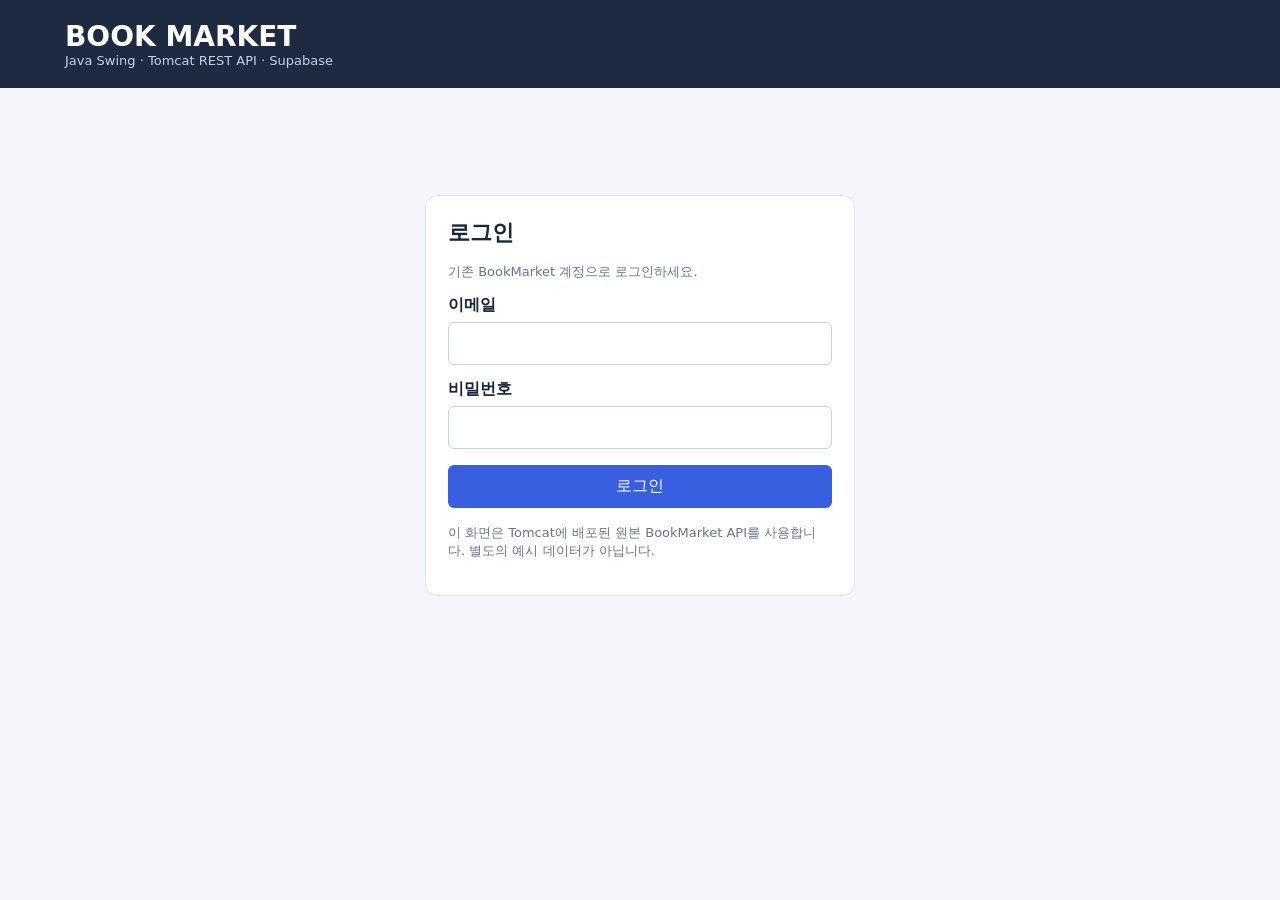
==== server/src/main/webapp/index.html @ 7676da70 "Add Tomcat-hosted BookMarket browser UI using existing live API" ====
<!doctype html>
<html lang="ko"><head><meta charset="UTF-8"><meta name="viewport" content="width=device-width,initial-scale=1">
<title>BookMarket v2 | 온라인 서점</title>
<style>
:root{font-family:system-ui,"Malgun Gothic",sans-serif;color:#18253b;background:#f4f6fa}*{box-sizing:border-box}
body{margin:0}header{background:#1e2a3f;color:white;padding:20px max(20px,calc((100vw - 1150px)/2));display:flex;align-items:center;justify-content:space-between;gap:12px}
h1{font-size:28px;margin:0}h2{font-size:22px;margin:0 0 15px}button,input,textarea{font:inherit}button{cursor:pointer;border:1px solid #cbd4e4;background:white;color:#1b2945;border-radius:6px;padding:10px 14px}
button.primary{background:#385fdf;border-color:#385fdf;color:white}button:disabled{opacity:.5;cursor:default}button:hover:not(:disabled){filter:brightness(.95)}
main{max-width:1150px;margin:28px auto;padding:0 18px}.panel{background:white;border:1px solid #e0e6ef;border-radius:12px;padding:22px;margin-bottom:18px}
#loginView{max-width:430px;margin:55px auto}label{display:block;margin:14px 0 6px;font-weight:600}
input,textarea{width:100%;padding:11px;border:1px solid #c9d2df;border-radius:6px}textarea{min-height:75px}
.toolbar{display:flex;gap:10px;flex-wrap:wrap;align-items:center;margin-bottom:18px}.toolbar input{flex:1;min-width:180px}
.grid{display:grid;grid-template-columns:repeat(auto-fill,minmax(225px,1fr));gap:15px}.book{border:1px solid #e0e6ee;border-radius:10px;padding:15px;min-height:270px;display:flex;flex-direction:column}
.book img{width:86px;height:122px;object-fit:contain;background:#f4f5f7;align-self:center}.book h3{font-size:15px;margin:12px 0 5px;overflow-wrap:anywhere}
.book p{font-size:13px;color:#67748c;margin:3px 0}.book .price{font-weight:700;color:#243d88;margin-top:auto;padding:11px 0}
.row{display:flex;justify-content:space-between;gap:8px;align-items:center;margin:8px 0}.muted{color:#66758d;font-size:13px}#message{min-height:1.5em;color:#b13333}
#appView,#cartView,#ordersView{display:none}#userbar{display:none;gap:8px;align-items:center;flex-wrap:wrap}
.small{padding:5px 10px} .cartline{padding:10px 0;border-bottom:1px solid #eee}
@media(max-width:600px){header{display:block}#userbar{margin-top:12px}main{margin-top:16px}}
</style></head><body>
<header><div><h1>BOOK MARKET</h1><div class="muted" style="color:#c5d1e8">Java Swing · Tomcat REST API · Supabase</div></div>
<div id="userbar"><span id="username"></span><button id="catalogNav">도서 쇼핑</button><button id="cartNav">장바구니 <span id="cartCount">0</span></button><button id="ordersNav">주문 내역</button><button id="logoutBtn">로그아웃</button></div></header>
<main><p id="message" role="status" aria-live="polite"></p>
<section id="loginView" class="panel"><h2>로그인</h2><p class="muted">기존 BookMarket 계정으로 로그인하세요.</p><form id="loginForm">
<label for="email">이메일</label><input id="email" type="email" autocomplete="username" required>
<label for="password">비밀번호</label><input id="password" type="password" autocomplete="current-password" required>
<p><button class="primary" type="submit" style="width:100%">로그인</button></p></form>
<p class="muted">이 화면은 Tomcat에 배포된 원본 BookMarket API를 사용합니다. 별도의 예시 데이터가 아닙니다.</p></section>
<section id="appView"><div class="panel"><h2>도서 쇼핑</h2><form id="searchForm" class="toolbar">
<input id="query" placeholder="도서명 · 저자 · ISBN" maxlength="100"><button class="primary" type="submit">검색</button><button id="resetSearch" type="button">초기화</button></form>
<p id="catalogSummary" class="muted"></p><div id="books" class="grid"></div>
<div class="row" style="margin-top:20px"><button id="prevBtn">이전</button><span id="pages"></span><button id="nextBtn">다음</button></div></div></section>
<section id="cartView" class="panel"><h2>장바구니</h2><div id="cartItems"></div><div class="row"><strong>총 금액</strong><strong id="cartTotal">0원</strong></div>
<form id="checkoutForm"><label for="shipping">배송 주소</label><textarea id="shipping" maxlength="500" required placeholder="배송 주소를 입력하세요"></textarea>
<p class="muted">실제 결제는 진행되지 않으며 주문은 PENDING(결제 전) 상태로 접수됩니다. 주문 시 실제 DB 재고가 변경됩니다.</p>
<button class="primary" type="submit">주문 접수하기</button></form></section>
<section id="ordersView" class="panel"><h2>내 주문 내역</h2><div id="orders"></div></section></main>
<script>
"use strict";
const el=id=>document.getElementById(id), won=n=>Number(n).toLocaleString("ko-KR")+"원";
let page=1,totalPages=1,query="",cart=new Map(),view="login";
function msg(s){el("message").textContent=s||""}
async function api(path,options={}){
 const r=await fetch("api/"+path,{credentials:"same-origin",cache:"no-store",...options});
 const data=await r.json().catch(()=>({}));
 if(!r.ok)throw new Error(data.message||data.error||"요청 실패 ("+r.status+")");
 return data;
}
function show(which){view=which;for(const id of ["loginView","appView","cartView","ordersView"])el(id).style.display=id===which?"block":"none";el("userbar").style.display=which==="loginView"?"none":"flex";msg("")}
const make=(tag,txt,cls)=>{const x=document.createElement(tag);if(txt!=null)x.textContent=txt;if(cls)x.className=cls;return x};
async function books(){
 try{const data=await api("books?limit=20&page="+page+"&q="+encodeURIComponent(query));
 totalPages=data.totalPages||1;el("catalogSummary").textContent="전체 "+data.total.toLocaleString()+"권 · 현재 "+(data.items||[]).length+"권 표시";
 el("pages").textContent=page+" / "+totalPages;el("prevBtn").disabled=page<=1;el("nextBtn").disabled=page>=totalPages;
 el("books").replaceChildren();
 for(const b of data.items||[]){
 const box=make("article",null,"book");
 if(b.thumbnail_url && /^https:\/\//.test(b.thumbnail_url)){const img=document.createElement("img");img.src=b.thumbnail_url;img.alt="도서 표지";img.loading="lazy";box.append(img)}
 box.append(make("h3",b.title||"제목 없음"),make("p",b.author||"저자 정보 없음"),make("p","재고 "+b.stock+"권"));
 box.append(make("div",won(b.price),"price"));
 const btn=make("button","장바구니 담기");btn.disabled=b.stock<=0;
 btn.onclick=()=>{const existing=cart.get(b.id);const qty=existing?existing.qty:0;if(qty>=b.stock){msg("재고 수량을 초과할 수 없습니다.");return}cart.set(b.id,{book:b,qty:qty+1});updateCount();msg("장바구니에 담았습니다.")};
 box.append(btn);el("books").append(box)
 }
 }catch(e){msg(e.message)}
}
function updateCount(){let n=0;for(const c of cart.values())n+=c.qty;el("cartCount").textContent=n}
function renderCart(){
 show("cartView");const root=el("cartItems");root.replaceChildren();let total=0;
 for(const [id,c] of cart){const row=make("div",null,"row cartline");const title=make("span",c.book.title+" · "+won(c.book.price)+" × "+c.qty);
 const actions=make("div");for(const [txt,change] of [["−",-1],["+",1],["삭제",0]]){const btn=make("button",txt,"small");btn.onclick=()=>{if(change===0||c.qty+change<=0)cart.delete(id);else if(c.qty+change<=c.book.stock)c.qty+=change;else{msg("재고를 초과했습니다.");return}updateCount();renderCart()};actions.append(btn)}
 row.append(title,actions);root.append(row);total+=c.book.price*c.qty}
 if(!cart.size)root.append(make("p","장바구니가 비어 있습니다.","muted"));
 el("cartTotal").textContent=won(total);el("checkoutForm").style.display=cart.size?"block":"none"
}
async function renderOrders(){
 show("ordersView");el("orders").textContent="조회 중...";
 try{const data=await api("orders/");el("orders").replaceChildren();
 if(!(data.items||[]).length)el("orders").append(make("p","주문 내역이 없습니다."));
 for(const o of data.items){const line=make("div",null,"row cartline");line.append(make("span",o.orderId.slice(0,8)+" · "+won(o.totalPrice)+" · "+o.status+" · "+new Date(o.createdAt).toLocaleString("ko-KR")));
 if(o.status==="PENDING"){const btn=make("button","주문 취소","small");btn.onclick=async()=>{if(!confirm("이 주문을 취소할까요?"))return;try{await api("orders/"+o.orderId+"/cancel",{method:"POST",headers:{"X-BookMarket-Request":"1"}});await renderOrders()}catch(e){msg(e.message)}};line.append(btn)}
 el("orders").append(line)}
 }catch(e){el("orders").textContent="";msg(e.message)}
}
el("loginForm").onsubmit=async event=>{event.preventDefault();msg("");try{
 const data=await api("auth/login",{method:"POST",headers:{"Content-Type":"application/json"},body:JSON.stringify({email:el("email").value,password:el("password").value})});
 el("password").value="";el("username").textContent=data.user?.name||data.user?.email||"회원";show("appView");await books()
}catch(e){msg(e.message)}};
el("searchForm").onsubmit=e=>{e.preventDefault();query=el("query").value.trim();page=1;books()};
el("resetSearch").onclick=()=>{el("query").value="";query="";page=1;books()};
el("prevBtn").onclick=()=>{if(page>1){page--;books()}};el("nextBtn").onclick=()=>{if(page<totalPages){page++;books()}};
el("catalogNav").onclick=()=>{show("appView");books()};el("cartNav").onclick=renderCart;el("ordersNav").onclick=renderOrders;
el("checkoutForm").onsubmit=async e=>{e.preventDefault();if(!cart.size)return;const items=[...cart.values()].map(c=>({bookId:c.book.id,quantity:c.qty}));
 if(!confirm("주문을 접수할까요? 실제 DB 재고가 변경됩니다."))return;
 try{const result=await api("orders/",{method:"POST",headers:{"Content-Type":"application/json","X-BookMarket-Request":"1"},body:JSON.stringify({shippingAddress:el("shipping").value,items})});
 cart.clear();updateCount();el("shipping").value="";await renderOrders();msg("주문 접수 완료: "+result.orderId+" (결제 전)")
 }catch(err){msg(err.message)}};
el("logoutBtn").onclick=async()=>{try{await api("auth/logout",{method:"POST",headers:{"X-BookMarket-Request":"1"}})}catch(e){msg("로그아웃 요청 확인 필요")}cart.clear();updateCount();show("loginView")};
show("loginView");
</script></body></html>
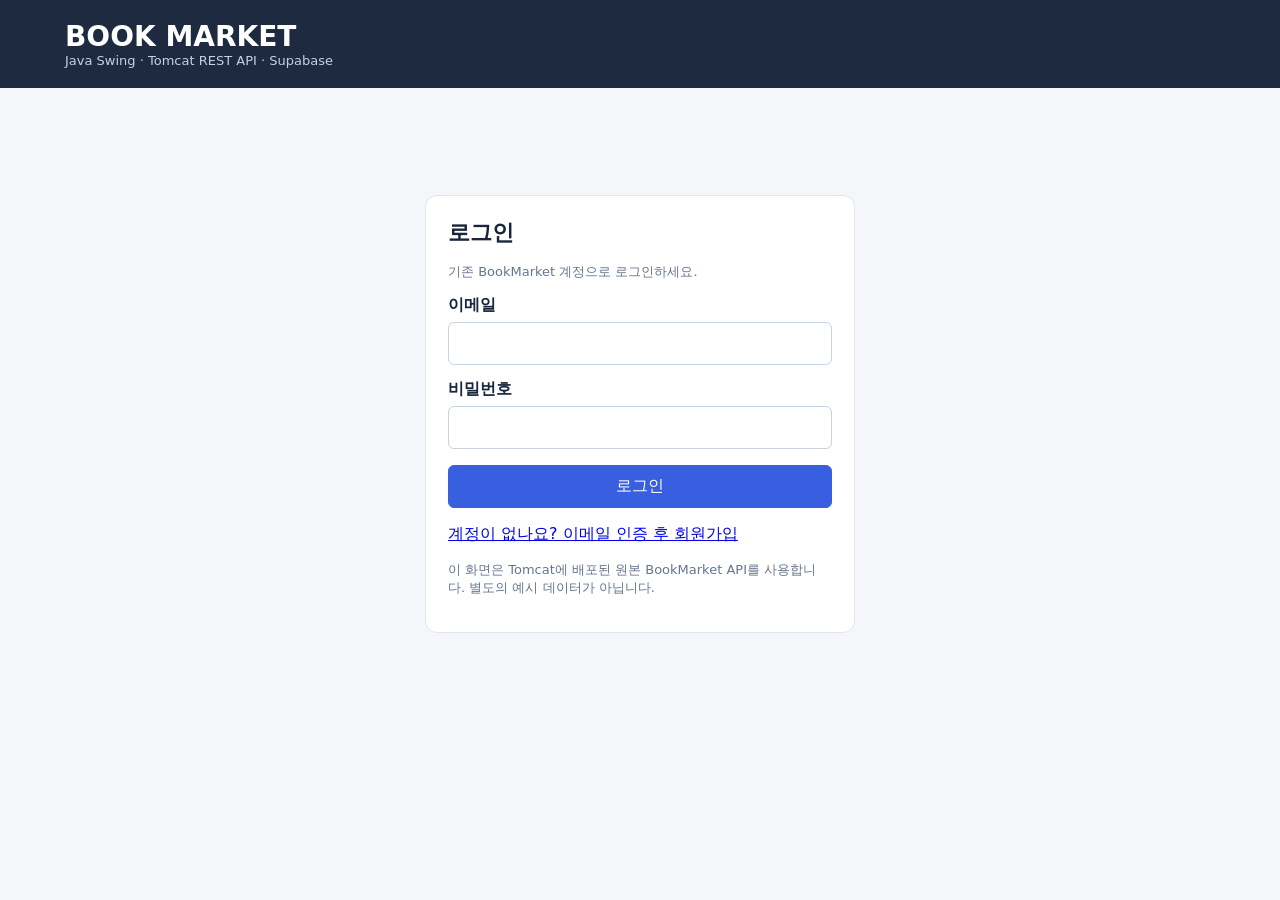
==== commit 36035734: "Link email registration from BookMarket login page" ====
--- a/server/src/main/webapp/index.html
+++ b/server/src/main/webapp/index.html
@@ -25,7 +25,7 @@
 <label for="email">이메일</label><input id="email" type="email" autocomplete="username" required>
 <label for="password">비밀번호</label><input id="password" type="password" autocomplete="current-password" required>
 <p><button class="primary" type="submit" style="width:100%">로그인</button></p></form>
-<p class="muted">이 화면은 Tomcat에 배포된 원본 BookMarket API를 사용합니다. 별도의 예시 데이터가 아닙니다.</p></section>
+<p><a href="register.html">계정이 없나요? 이메일 인증 후 회원가입</a></p><p class="muted">이 화면은 Tomcat에 배포된 원본 BookMarket API를 사용합니다. 별도의 예시 데이터가 아닙니다.</p></section>
 <section id="appView"><div class="panel"><h2>도서 쇼핑</h2><form id="searchForm" class="toolbar">
 <input id="query" placeholder="도서명 · 저자 · ISBN" maxlength="100"><button class="primary" type="submit">검색</button><button id="resetSearch" type="button">초기화</button></form>
 <p id="catalogSummary" class="muted"></p><div id="books" class="grid"></div>
